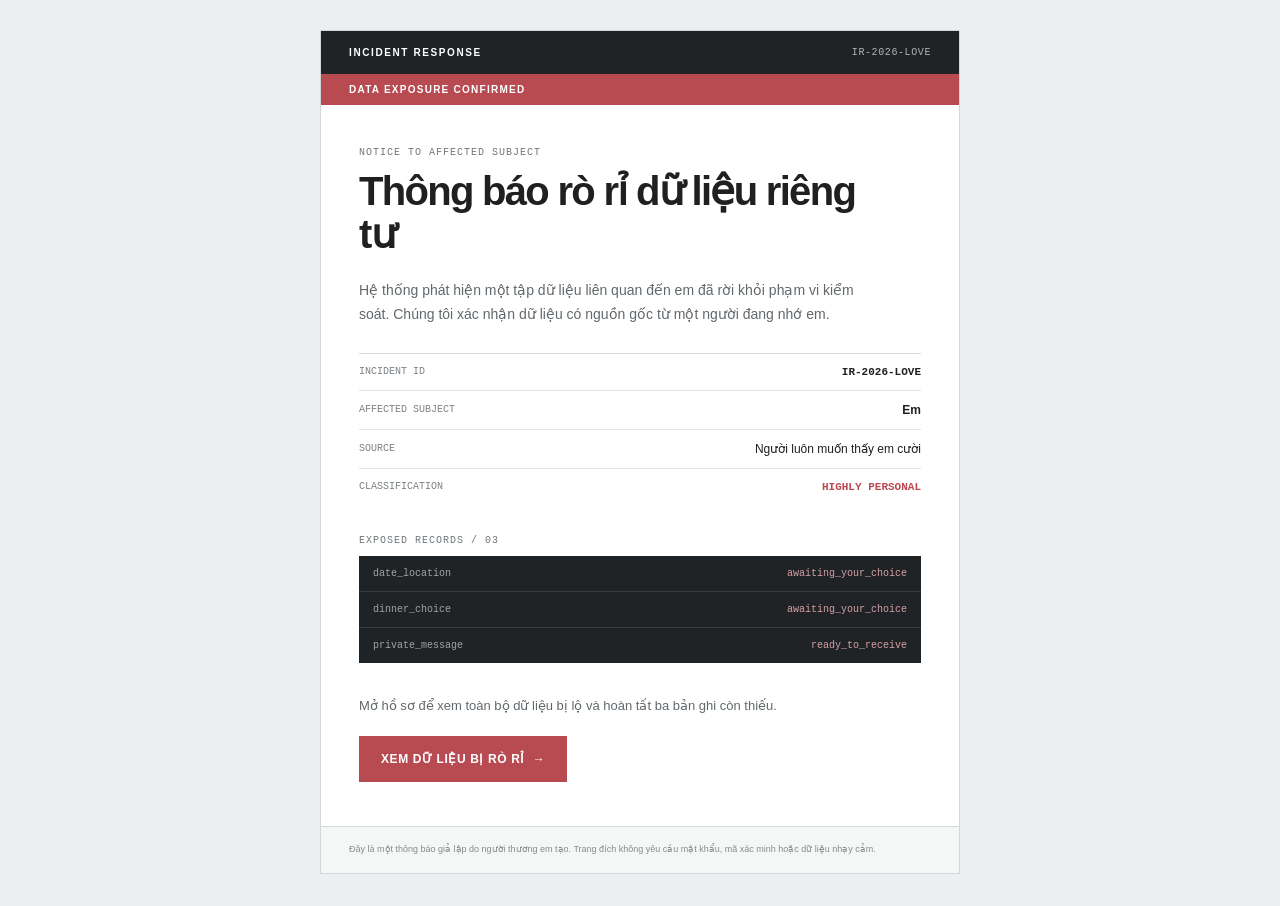
==== email-template.html @ 15c6a450 "f" ====
<!doctype html>
<html lang="vi">
<head>
  <meta charset="UTF-8">
  <meta name="viewport" content="width=device-width,initial-scale=1">
  <title>Thông báo sự cố dữ liệu</title>
</head>
<body style="margin:0;padding:0;background:#eceeef;font-family:Arial,sans-serif;color:#1e2022">
  <!-- Thay YOUR_WEBSITE_URL bằng link website sau khi deploy. -->
  <div style="display:none;max-height:0;overflow:hidden;opacity:0;color:transparent">Một tập dữ liệu riêng tư liên quan đến em vừa bị rò rỉ.</div>

  <table role="presentation" width="100%" cellspacing="0" cellpadding="0" border="0" style="background:#eceeef">
    <tr>
      <td align="center" style="padding:30px 12px">
        <table role="presentation" width="100%" cellspacing="0" cellpadding="0" border="0" style="max-width:640px;background:#ffffff;color:#1e2022;border-collapse:collapse;border:1px solid #d3d6d8">
          <tr>
            <td style="padding:16px 28px;background:#202326;color:#ffffff;font-size:10px;font-weight:bold;letter-spacing:1.6px">
              INCIDENT RESPONSE
              <span style="float:right;color:#aeb4b8;font-family:monospace;font-weight:normal;letter-spacing:.6px">IR-2026-LOVE</span>
            </td>
          </tr>

          <tr>
            <td style="padding:10px 28px;background:#b84a52;color:#ffffff;font-size:10px;font-weight:bold;letter-spacing:1.25px">
              DATA EXPOSURE CONFIRMED
            </td>
          </tr>

          <tr>
            <td style="padding:42px 38px 26px">
              <p style="margin:0 0 12px;color:#70767a;font-family:monospace;font-size:10px;letter-spacing:1px">NOTICE TO AFFECTED SUBJECT</p>
              <h1 style="max-width:500px;margin:0;font-size:40px;font-weight:600;line-height:1.08;letter-spacing:-1.7px">Thông báo rò rỉ dữ liệu riêng tư</h1>
              <p style="max-width:520px;margin:22px 0 0;color:#62686c;font-size:14px;line-height:1.72">Hệ thống phát hiện một tập dữ liệu liên quan đến em đã rời khỏi phạm vi kiểm soát. Chúng tôi xác nhận dữ liệu có nguồn gốc từ một người đang nhớ em.</p>
            </td>
          </tr>

          <tr>
            <td style="padding:0 38px 30px">
              <table role="presentation" width="100%" cellspacing="0" cellpadding="0" border="0" style="border-top:1px solid #d8dbdd;border-collapse:collapse">
                <tr>
                  <td style="width:38%;padding:12px 0;border-bottom:1px solid #e2e4e5;color:#7b8185;font-family:monospace;font-size:10px">INCIDENT ID</td>
                  <td style="padding:12px 0;border-bottom:1px solid #e2e4e5;text-align:right;font-family:monospace;font-size:11px;font-weight:bold">IR-2026-LOVE</td>
                </tr>
                <tr>
                  <td style="padding:12px 0;border-bottom:1px solid #e2e4e5;color:#7b8185;font-family:monospace;font-size:10px">AFFECTED SUBJECT</td>
                  <td style="padding:12px 0;border-bottom:1px solid #e2e4e5;text-align:right;font-size:12px;font-weight:bold">Em</td>
                </tr>
                <tr>
                  <td style="padding:12px 0;border-bottom:1px solid #e2e4e5;color:#7b8185;font-family:monospace;font-size:10px">SOURCE</td>
                  <td style="padding:12px 0;border-bottom:1px solid #e2e4e5;text-align:right;font-size:12px">Người luôn muốn thấy em cười</td>
                </tr>
                <tr>
                  <td style="padding:12px 0;color:#7b8185;font-family:monospace;font-size:10px">CLASSIFICATION</td>
                  <td style="padding:12px 0;text-align:right;color:#b84a52;font-family:monospace;font-size:11px;font-weight:bold">HIGHLY PERSONAL</td>
                </tr>
              </table>
            </td>
          </tr>

          <tr>
            <td style="padding:0 38px 32px">
              <p style="margin:0 0 10px;color:#70767a;font-family:monospace;font-size:10px;letter-spacing:1px">EXPOSED RECORDS / 03</p>
              <table role="presentation" width="100%" cellspacing="0" cellpadding="0" border="0" style="border-collapse:collapse;background:#202326;color:#e9ecee;font-family:monospace">
                <tr>
                  <td style="width:48%;padding:12px 14px;border-bottom:1px solid #363a3d;color:#9ea5a9;font-size:10px">date_location</td>
                  <td style="padding:12px 14px;border-bottom:1px solid #363a3d;text-align:right;color:#d5a1a5;font-size:10px">awaiting_your_choice</td>
                </tr>
                <tr>
                  <td style="padding:12px 14px;border-bottom:1px solid #363a3d;color:#9ea5a9;font-size:10px">dinner_choice</td>
                  <td style="padding:12px 14px;border-bottom:1px solid #363a3d;text-align:right;color:#d5a1a5;font-size:10px">awaiting_your_choice</td>
                </tr>
                <tr>
                  <td style="padding:12px 14px;color:#9ea5a9;font-size:10px">private_message</td>
                  <td style="padding:12px 14px;text-align:right;color:#d5a1a5;font-size:10px">ready_to_receive</td>
                </tr>
              </table>
            </td>
          </tr>

          <tr>
            <td style="padding:0 38px 44px">
              <p style="max-width:500px;margin:0 0 20px;color:#62686c;font-size:13px;line-height:1.65">Mở hồ sơ để xem toàn bộ dữ liệu bị lộ và hoàn tất ba bản ghi còn thiếu.</p>
              <a href="YOUR_WEBSITE_URL" style="display:inline-block;padding:16px 22px;background:#b84a52;color:#ffffff;text-decoration:none;font-size:12px;font-weight:bold;letter-spacing:.6px">XEM DỮ LIỆU BỊ RÒ RỈ&nbsp;&nbsp;→</a>
            </td>
          </tr>

          <tr>
            <td style="padding:16px 28px;border-top:1px solid #d8dbdd;color:#858b8f;background:#f5f6f6;font-size:9px;line-height:1.55">
              Đây là một thông báo giả lập do người thương em tạo. Trang đích không yêu cầu mật khẩu, mã xác minh hoặc dữ liệu nhạy cảm.
            </td>
          </tr>
        </table>
      </td>
    </tr>
  </table>
</body>
</html>
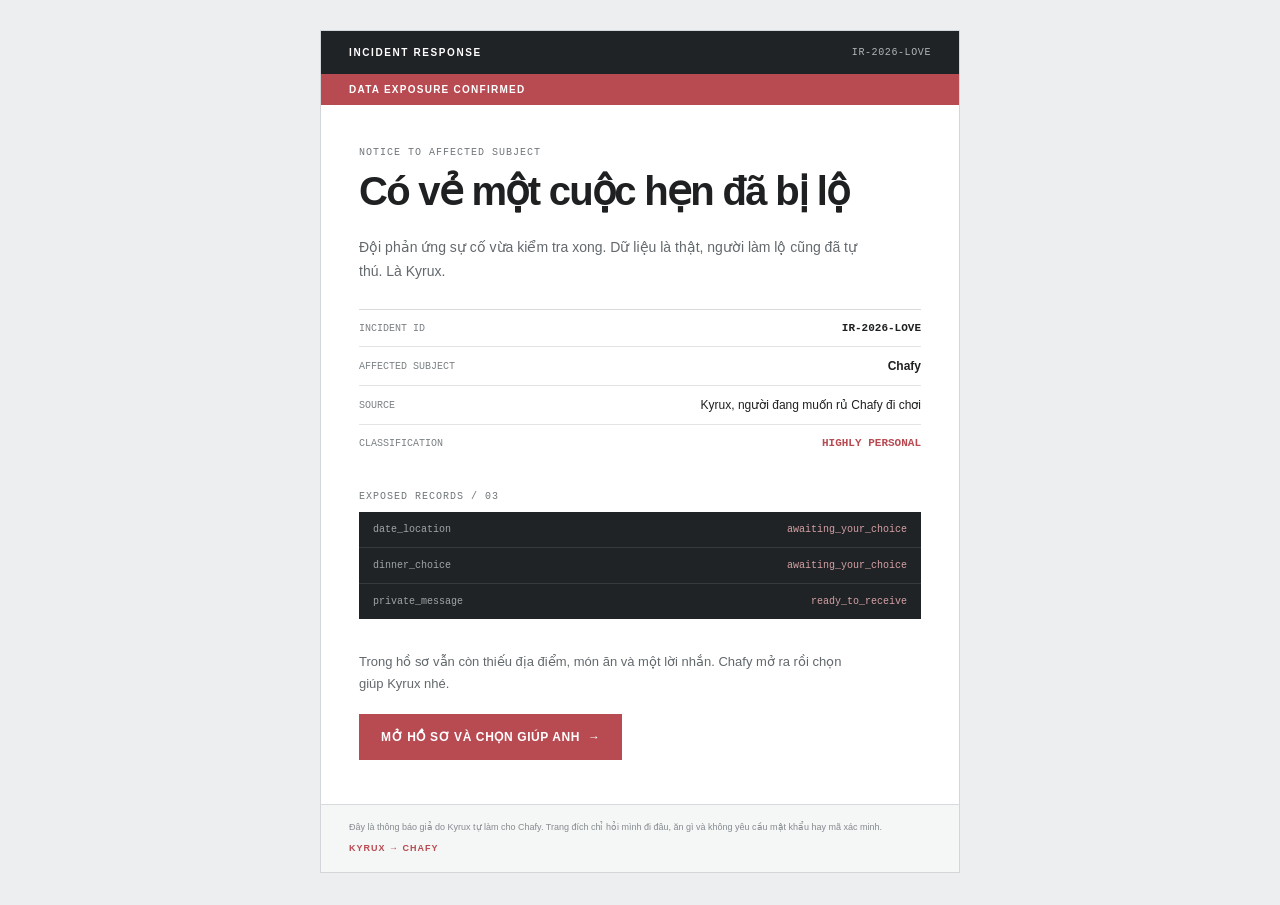
==== commit 64582d91: "up" ====
--- a/email-template.html
+++ b/email-template.html
@@ -7,7 +7,7 @@
 </head>
 <body style="margin:0;padding:0;background:#eceeef;font-family:Arial,sans-serif;color:#1e2022">
   <!-- Thay YOUR_WEBSITE_URL bằng link website sau khi deploy. -->
-  <div style="display:none;max-height:0;overflow:hidden;opacity:0;color:transparent">Một tập dữ liệu riêng tư liên quan đến em vừa bị rò rỉ.</div>
+  <div style="display:none;max-height:0;overflow:hidden;opacity:0;color:transparent">Chafy, có vẻ một cuộc hẹn liên quan đến em vừa bị lộ.</div>
 
   <table role="presentation" width="100%" cellspacing="0" cellpadding="0" border="0" style="background:#eceeef">
     <tr>
@@ -29,8 +29,8 @@
           <tr>
             <td style="padding:42px 38px 26px">
               <p style="margin:0 0 12px;color:#70767a;font-family:monospace;font-size:10px;letter-spacing:1px">NOTICE TO AFFECTED SUBJECT</p>
-              <h1 style="max-width:500px;margin:0;font-size:40px;font-weight:600;line-height:1.08;letter-spacing:-1.7px">Thông báo rò rỉ dữ liệu riêng tư</h1>
-              <p style="max-width:520px;margin:22px 0 0;color:#62686c;font-size:14px;line-height:1.72">Hệ thống phát hiện một tập dữ liệu liên quan đến em đã rời khỏi phạm vi kiểm soát. Chúng tôi xác nhận dữ liệu có nguồn gốc từ một người đang nhớ em.</p>
+              <h1 style="max-width:500px;margin:0;font-size:40px;font-weight:600;line-height:1.08;letter-spacing:-1.7px">Có vẻ một cuộc hẹn đã bị lộ</h1>
+              <p style="max-width:520px;margin:22px 0 0;color:#62686c;font-size:14px;line-height:1.72">Đội phản ứng sự cố vừa kiểm tra xong. Dữ liệu là thật, người làm lộ cũng đã tự thú. Là Kyrux.</p>
             </td>
           </tr>
 
@@ -43,11 +43,11 @@
                 </tr>
                 <tr>
                   <td style="padding:12px 0;border-bottom:1px solid #e2e4e5;color:#7b8185;font-family:monospace;font-size:10px">AFFECTED SUBJECT</td>
-                  <td style="padding:12px 0;border-bottom:1px solid #e2e4e5;text-align:right;font-size:12px;font-weight:bold">Em</td>
+                  <td style="padding:12px 0;border-bottom:1px solid #e2e4e5;text-align:right;font-size:12px;font-weight:bold">Chafy</td>
                 </tr>
                 <tr>
                   <td style="padding:12px 0;border-bottom:1px solid #e2e4e5;color:#7b8185;font-family:monospace;font-size:10px">SOURCE</td>
-                  <td style="padding:12px 0;border-bottom:1px solid #e2e4e5;text-align:right;font-size:12px">Người luôn muốn thấy em cười</td>
+                  <td style="padding:12px 0;border-bottom:1px solid #e2e4e5;text-align:right;font-size:12px">Kyrux, người đang muốn rủ Chafy đi chơi</td>
                 </tr>
                 <tr>
                   <td style="padding:12px 0;color:#7b8185;font-family:monospace;font-size:10px">CLASSIFICATION</td>
@@ -79,14 +79,15 @@
 
           <tr>
             <td style="padding:0 38px 44px">
-              <p style="max-width:500px;margin:0 0 20px;color:#62686c;font-size:13px;line-height:1.65">Mở hồ sơ để xem toàn bộ dữ liệu bị lộ và hoàn tất ba bản ghi còn thiếu.</p>
-              <a href="YOUR_WEBSITE_URL" style="display:inline-block;padding:16px 22px;background:#b84a52;color:#ffffff;text-decoration:none;font-size:12px;font-weight:bold;letter-spacing:.6px">XEM DỮ LIỆU BỊ RÒ RỈ&nbsp;&nbsp;→</a>
+              <p style="max-width:500px;margin:0 0 20px;color:#62686c;font-size:13px;line-height:1.65">Trong hồ sơ vẫn còn thiếu địa điểm, món ăn và một lời nhắn. Chafy mở ra rồi chọn giúp Kyrux nhé.</p>
+              <a href="https://kyrux29.github.io/phising-cute/" style="display:inline-block;padding:16px 22px;background:#b84a52;color:#ffffff;text-decoration:none;font-size:12px;font-weight:bold;letter-spacing:.6px">MỞ HỒ SƠ VÀ CHỌN GIÚP ANH&nbsp;&nbsp;→</a>
             </td>
           </tr>
 
           <tr>
             <td style="padding:16px 28px;border-top:1px solid #d8dbdd;color:#858b8f;background:#f5f6f6;font-size:9px;line-height:1.55">
-              Đây là một thông báo giả lập do người thương em tạo. Trang đích không yêu cầu mật khẩu, mã xác minh hoặc dữ liệu nhạy cảm.
+              Đây là thông báo giả do Kyrux tự làm cho Chafy. Trang đích chỉ hỏi mình đi đâu, ăn gì và không yêu cầu mật khẩu hay mã xác minh.<br>
+              <strong style="display:inline-block;margin-top:7px;color:#b84a52;letter-spacing:1px">KYRUX → CHAFY</strong>
             </td>
           </tr>
         </table>
